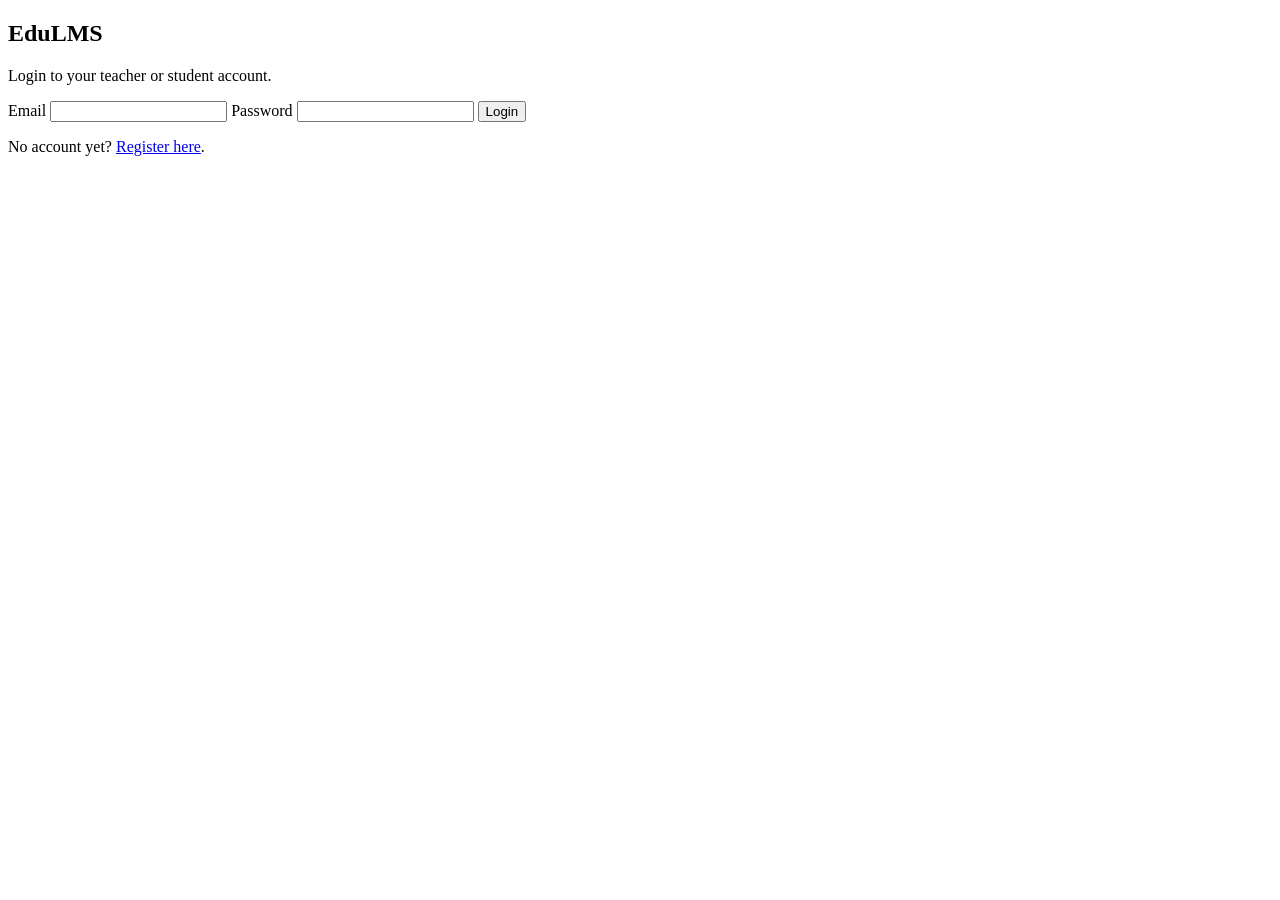
==== index.html @ 26fc392d "Add files via upload" ====
<!DOCTYPE html>
<html lang="en">
  <head>
    <meta charset="UTF-8" />
    <meta name="viewport" content="width=device-width, initial-scale=1.0" />
    <title>EduLMS | Login</title>
    <link rel="preconnect" href="https://fonts.googleapis.com" />
    <link rel="preconnect" href="https://fonts.gstatic.com" crossorigin />
    <link href="https://fonts.googleapis.com/css2?family=Sarabun:wght@300;400;500;600;700&display=swap" rel="stylesheet" />
    <link rel="stylesheet" href="./css/styles.css" />
  </head>
  <body class="auth-page">
    <main class="auth-container">
      <section class="auth-card">
        <h1 class="brand-title">EduLMS</h1>
        <p class="auth-subtitle">Login to your teacher or student account.</p>

        <form id="login-form" class="auth-form">
          <label>
            Email
            <input type="email" id="email" name="email" required />
          </label>
          <label>
            Password
            <input type="password" id="password" name="password" required />
          </label>
          <button type="submit" class="btn btn-primary">Login</button>
        </form>

        <p id="login-message" class="form-message" aria-live="polite"></p>
        <p class="auth-link-row">No account yet? <a href="./pages/register.html">Register here</a>.</p>
      </section>
    </main>

    <script src="./js/config.js"></script>
    <script src="./js/api.js"></script>
    <script src="./js/auth.js"></script>
  </body>
</html>
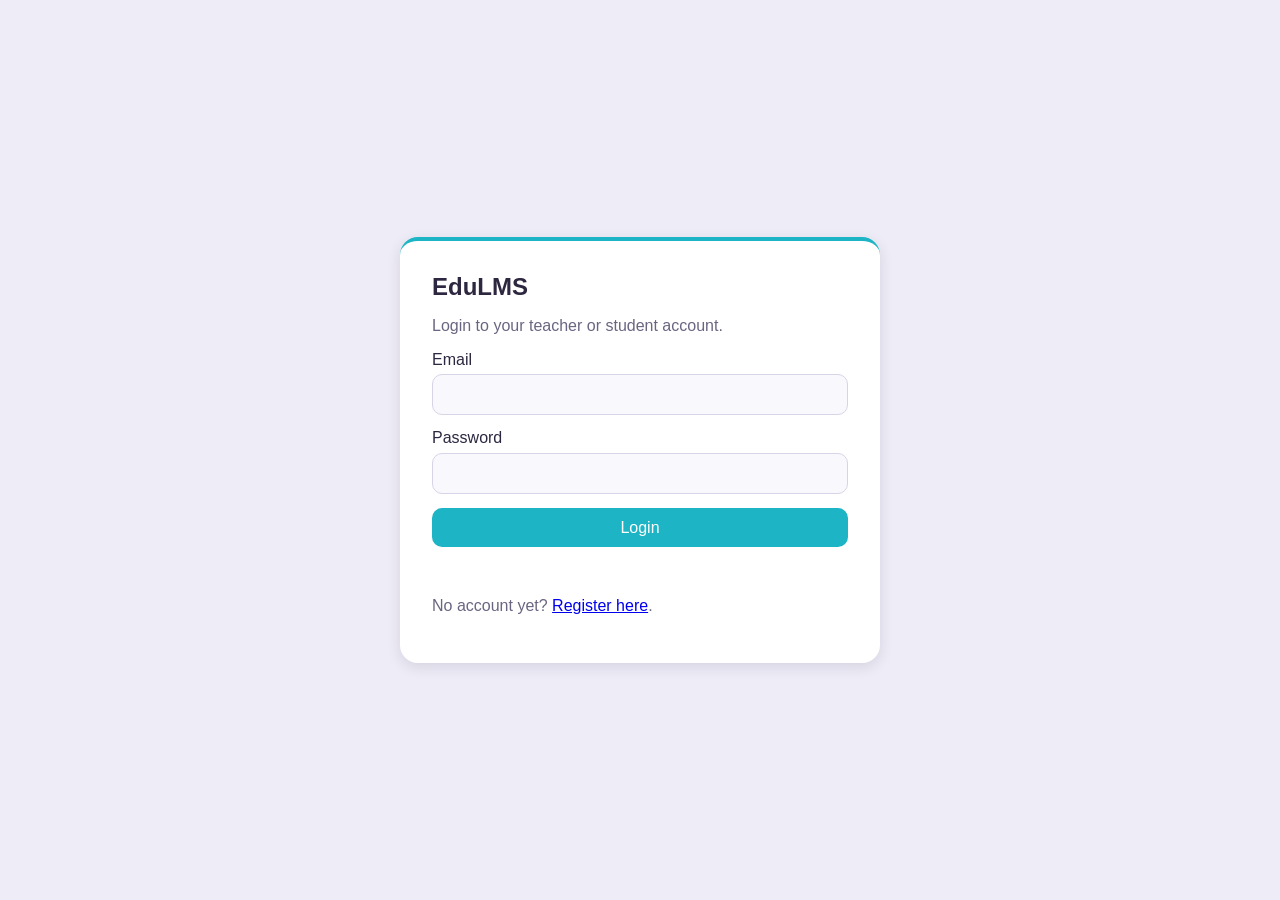
==== commit 8f5aef9b: "Create index.html" ====
--- a/index.html
+++ b/index.html
@@ -1,39 +1,12 @@
 <!DOCTYPE html>
 <html lang="en">
-  <head>
-    <meta charset="UTF-8" />
-    <meta name="viewport" content="width=device-width, initial-scale=1.0" />
-    <title>EduLMS | Login</title>
-    <link rel="preconnect" href="https://fonts.googleapis.com" />
-    <link rel="preconnect" href="https://fonts.gstatic.com" crossorigin />
-    <link href="https://fonts.googleapis.com/css2?family=Sarabun:wght@300;400;500;600;700&display=swap" rel="stylesheet" />
-    <link rel="stylesheet" href="./css/styles.css" />
-  </head>
-  <body class="auth-page">
-    <main class="auth-container">
-      <section class="auth-card">
-        <h1 class="brand-title">EduLMS</h1>
-        <p class="auth-subtitle">Login to your teacher or student account.</p>
-
-        <form id="login-form" class="auth-form">
-          <label>
-            Email
-            <input type="email" id="email" name="email" required />
-          </label>
-          <label>
-            Password
-            <input type="password" id="password" name="password" required />
-          </label>
-          <button type="submit" class="btn btn-primary">Login</button>
-        </form>
-
-        <p id="login-message" class="form-message" aria-live="polite"></p>
-        <p class="auth-link-row">No account yet? <a href="./pages/register.html">Register here</a>.</p>
-      </section>
-    </main>
-
-    <script src="./js/config.js"></script>
-    <script src="./js/api.js"></script>
-    <script src="./js/auth.js"></script>
-  </body>
+<head>
+  <meta charset="UTF-8">
+  <meta http-equiv="refresh" content="0; url=./frontend/index.html">
+  <meta name="viewport" content="width=device-width, initial-scale=1.0">
+  <title>Redirecting...</title>
+</head>
+<body>
+  <p>Redirecting to the LMS...</p>
+</body>
 </html>
